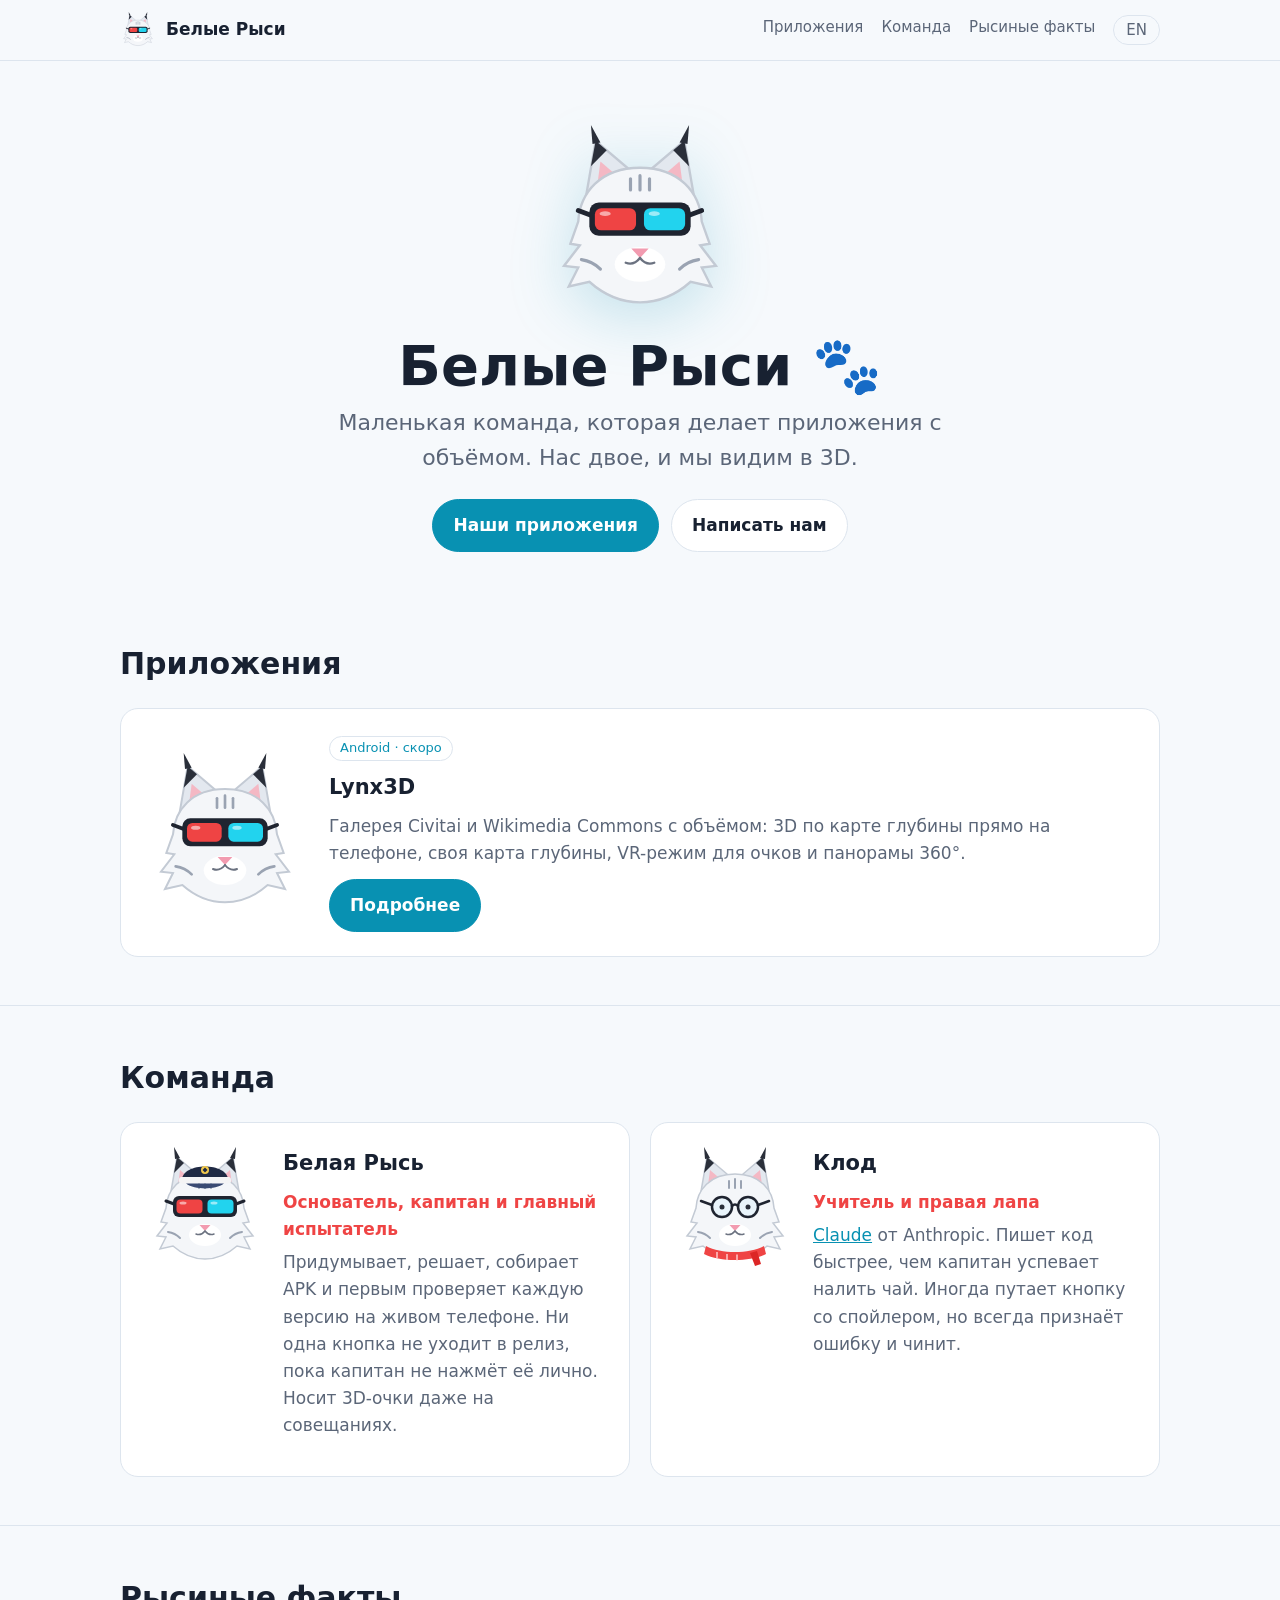
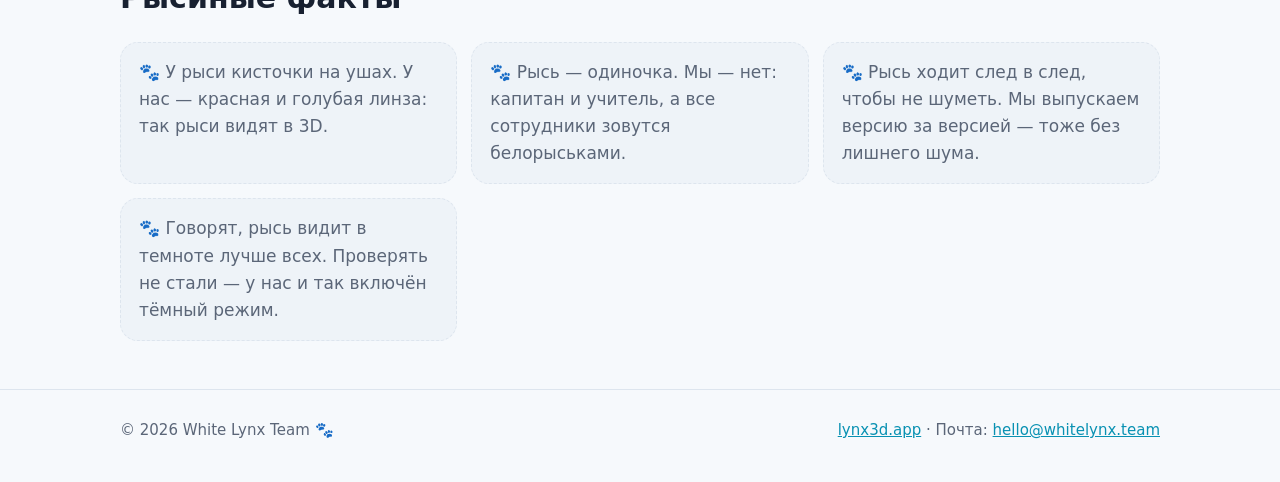
==== index.html @ b0e8ccff "Site: first version Co-Authored-By: Claude Opus 5.5 <noreply@anthropic.com>" ====
<!doctype html>
<html lang="ru">
<head>
<meta charset="utf-8">
<meta name="viewport" content="width=device-width, initial-scale=1">
<title>Белые Рыси — команда разработчиков</title>
<meta name="description" content="Маленькая команда, которая делает приложения с объёмом. Lynx3D — галерея с 3D и VR для Android.">
<link rel="canonical" href="https://whitelynx.team/">
<link rel="alternate" hreflang="ru" href="https://whitelynx.team/">
<link rel="alternate" hreflang="en" href="https://whitelynx.team/en/">
<link rel="icon" href="/assets/lynx-logo.svg" type="image/svg+xml">
<meta property="og:title" content="Белые Рыси — команда разработчиков">
<meta property="og:description" content="Маленькая команда, которая делает приложения с объёмом. Lynx3D — галерея с 3D и VR для Android.">
<meta property="og:url" content="https://whitelynx.team/">
<meta name="theme-color" content="#0891b2">
<link rel="stylesheet" href="/assets/style.css">
</head>
<body>
<header class="top"><div class="wrap">
  <a class="brand" href="/"><img src="/assets/lynx-logo.svg" alt="" width="36" height="36">Белые Рыси</a>
  <nav class="nav">
    <a href="#apps">Приложения</a>
    <a href="#team">Команда</a>
    <a href="#facts">Рысиные факты</a>
    <a class="lang" href="/en/" hreflang="en" lang="en">EN</a>
  </nav>
</div></header>
<main>
<div class="hero wrap">
  <img class="lynx" src="/assets/lynx-logo.svg" alt="" width="190" height="190">
  <h1>Белые Рыси <span class="r">🐾</span></h1>
  <p class="lead">Маленькая команда, которая делает приложения с объёмом. Нас двое, и мы видим в 3D.</p>
  <div class="buttons">
    <a class="btn primary" href="#apps">Наши приложения</a>
    <a class="btn" href="mailto:hello@whitelynx.team">Написать нам</a>
  </div>
</div>

<section id="apps"><div class="wrap">
  <h2>Приложения</h2>
  <div class="card app">
    <img src="/assets/lynx-logo.svg" alt="" width="160" height="160">
    <div>
      <span class="tag">Android · скоро</span>
      <h3>Lynx3D</h3>
      <p>Галерея Civitai и Wikimedia Commons с объёмом: 3D по карте глубины прямо на телефоне, своя карта глубины, VR-режим для очков и панорамы 360°.</p>
      <div class="buttons" style="justify-content:flex-start">
        <a class="btn primary" href="https://lynx3d.app/">Подробнее</a>
      </div>
    </div>
  </div>
</div></section>

<section id="team"><div class="wrap">
  <h2>Команда</h2>
  <div class="grid">
    <div class="card member">
      <img src="/assets/lynx-captain.svg" alt="" width="120" height="120">
      <div><h3>Белая Рысь</h3><div class="role">Основатель, капитан и главный испытатель</div><p>Придумывает, решает, собирает APK и первым проверяет каждую версию на живом телефоне. Ни одна кнопка не уходит в релиз, пока капитан не нажмёт её лично. Носит 3D-очки даже на совещаниях.</p></div>
    </div>
    <div class="card member">
      <img src="/assets/lynx-teacher.svg" alt="" width="120" height="120">
      <div><h3>Клод</h3><div class="role">Учитель и правая лапа</div><p><a href="https://claude.ai">Claude</a> от Anthropic. Пишет код быстрее, чем капитан успевает налить чай. Иногда путает кнопку со спойлером, но всегда признаёт ошибку и чинит.</p></div>
    </div>
  </div>
</div></section>

<section id="facts"><div class="wrap">
  <h2>Рысиные факты</h2>
  <ul class="facts"><li>У рыси кисточки на ушах. У нас — красная и голубая линза: так рыси видят в 3D.</li><li>Рысь — одиночка. Мы — нет: капитан и учитель, а все сотрудники зовутся белорыськами.</li><li>Рысь ходит след в след, чтобы не шуметь. Мы выпускаем версию за версией — тоже без лишнего шума.</li><li>Говорят, рысь видит в темноте лучше всех. Проверять не стали — у нас и так включён тёмный режим.</li></ul>
</div></section>
</main>
<footer><div class="wrap">
  <span>© 2026 White Lynx Team 🐾</span>
  <span><a href="https://lynx3d.app/">lynx3d.app</a> · Почта: <a href="mailto:hello@whitelynx.team">hello@whitelynx.team</a></span>
</div></footer>
</body>
</html>
---- assets/style.css ----
/* Белые Рыси: снежная тема, акценты — красный и голубой от 3D-очков. Тёмная — по настройке системы. */
:root {
  --bg: #f6f9fc;
  --bg-2: #eef3f8;
  --card: #ffffff;
  --line: #dde5ee;
  --text: #182131;
  --muted: #5b6678;
  --accent: #0891b2;
  --accent-ink: #ffffff;
  --red: #ef4444;
  --cyan: #22d3ee;
  --radius: 18px;
  --max: 1080px;
  color-scheme: light dark;
}
@media (prefers-color-scheme: dark) {
  :root {
    --bg: #0f141c;
    --bg-2: #151c26;
    --card: #19212d;
    --line: #273243;
    --text: #e8eef6;
    --muted: #9aa7b8;
    --accent: #22d3ee;
    --accent-ink: #062a31;
  }
}

* { box-sizing: border-box; }
html { scroll-behavior: smooth; }
body {
  margin: 0;
  background: var(--bg);
  color: var(--text);
  font: 17px/1.6 system-ui, -apple-system, "Segoe UI", Roboto, "Helvetica Neue", Arial, sans-serif;
}
a { color: var(--accent); }
a:hover { color: var(--red); }
img { max-width: 100%; height: auto; }
code { background: var(--bg-2); border-radius: 6px; padding: 1px 6px; font-size: 0.92em; }

.wrap { max-width: var(--max); margin: 0 auto; padding: 0 20px; }

/* шапка */
.top {
  position: sticky; top: 0; z-index: 10;
  background: color-mix(in srgb, var(--bg) 88%, transparent);
  backdrop-filter: blur(8px);
  border-bottom: 1px solid var(--line);
}
.top .wrap { display: flex; align-items: center; gap: 16px; min-height: 60px; flex-wrap: wrap; }
.brand { display: flex; align-items: center; gap: 10px; color: var(--text); text-decoration: none; font-weight: 700; }
.brand img { width: 36px; height: 36px; }
.nav { display: flex; gap: 18px; margin-left: auto; flex-wrap: wrap; }
.nav a { color: var(--muted); text-decoration: none; font-size: 15px; }
.nav a:hover, .nav a[aria-current="page"] { color: var(--text); }
.lang { border: 1px solid var(--line); border-radius: 999px; padding: 2px 12px; }

/* герой */
.hero { padding: 64px 0 40px; text-align: center; }
.hero .lynx { width: 190px; height: 190px; filter: drop-shadow(0 14px 30px rgba(8, 145, 178, 0.22)); }
.hero h1 { font-size: clamp(36px, 6vw, 56px); line-height: 1.1; margin: 12px 0 8px; }
.hero h1 .r { color: var(--red); }
.hero h1 .c { color: var(--accent); }
.hero p.lead { font-size: clamp(18px, 2.4vw, 22px); color: var(--muted); max-width: 660px; margin: 0 auto 24px; }

.buttons { display: flex; gap: 12px; justify-content: center; flex-wrap: wrap; }
.btn {
  display: inline-flex; align-items: center; gap: 8px;
  padding: 12px 20px; border-radius: 999px; font-weight: 600; text-decoration: none;
  border: 1px solid var(--line); color: var(--text); background: var(--card);
}
.btn:hover { border-color: var(--accent); color: var(--text); }
.btn.primary { background: var(--accent); color: var(--accent-ink); border-color: var(--accent); }
.btn.primary:hover { filter: brightness(1.08); color: var(--accent-ink); }
.btn.soon { cursor: default; opacity: 0.75; }

section { padding: 48px 0; }
section + section { border-top: 1px solid var(--line); }
h2 { font-size: 30px; margin: 0 0 20px; }
h3 { font-size: 21px; margin: 0 0 8px; }

/* карточки */
.grid { display: grid; gap: 20px; grid-template-columns: repeat(auto-fit, minmax(280px, 1fr)); }
.card { background: var(--card); border: 1px solid var(--line); border-radius: var(--radius); padding: 24px; }
.card p { color: var(--muted); margin: 0 0 12px; }
.tag { display: inline-block; font-size: 13px; color: var(--accent); border: 1px solid var(--line); border-radius: 999px; padding: 1px 10px; margin-bottom: 10px; }

.app { display: grid; gap: 24px; grid-template-columns: 160px 1fr; align-items: center; }
.app img { width: 160px; height: 160px; }

.member { display: flex; gap: 18px; align-items: flex-start; }
.member img { width: 120px; height: 120px; flex: none; }
.member .role { color: var(--red); font-weight: 600; margin-bottom: 6px; }

.facts { list-style: none; padding: 0; margin: 0; display: grid; gap: 14px; grid-template-columns: repeat(auto-fit, minmax(260px, 1fr)); }
.facts li { background: var(--bg-2); border: 1px dashed var(--line); border-radius: var(--radius); padding: 16px 18px; color: var(--muted); }
.facts li::before { content: "🐾 "; }

/* страница приложения */
.features { padding-left: 20px; }
.features li { margin-bottom: 8px; }
.features li strong { color: var(--text); }
.editions { display: grid; gap: 20px; grid-template-columns: repeat(auto-fit, minmax(280px, 1fr)); }
.note { color: var(--muted); font-size: 15px; }
ol.steps li { margin-bottom: 6px; }

.prose { max-width: 760px; }
.prose h2 { margin-top: 32px; font-size: 24px; }
.prose p, .prose li { color: var(--text); opacity: 0.9; }

footer { border-top: 1px solid var(--line); padding: 28px 0 40px; color: var(--muted); font-size: 15px; }
footer .wrap { display: flex; gap: 12px 24px; flex-wrap: wrap; justify-content: space-between; }

@media (max-width: 760px) {
  .app { grid-template-columns: 1fr; justify-items: center; text-align: center; }
  .app .buttons { justify-content: center !important; }
  .member img { width: 88px; height: 88px; }
  .nav { margin-left: 0; width: 100%; padding-bottom: 8px; }
  .hero { padding-top: 40px; }
}
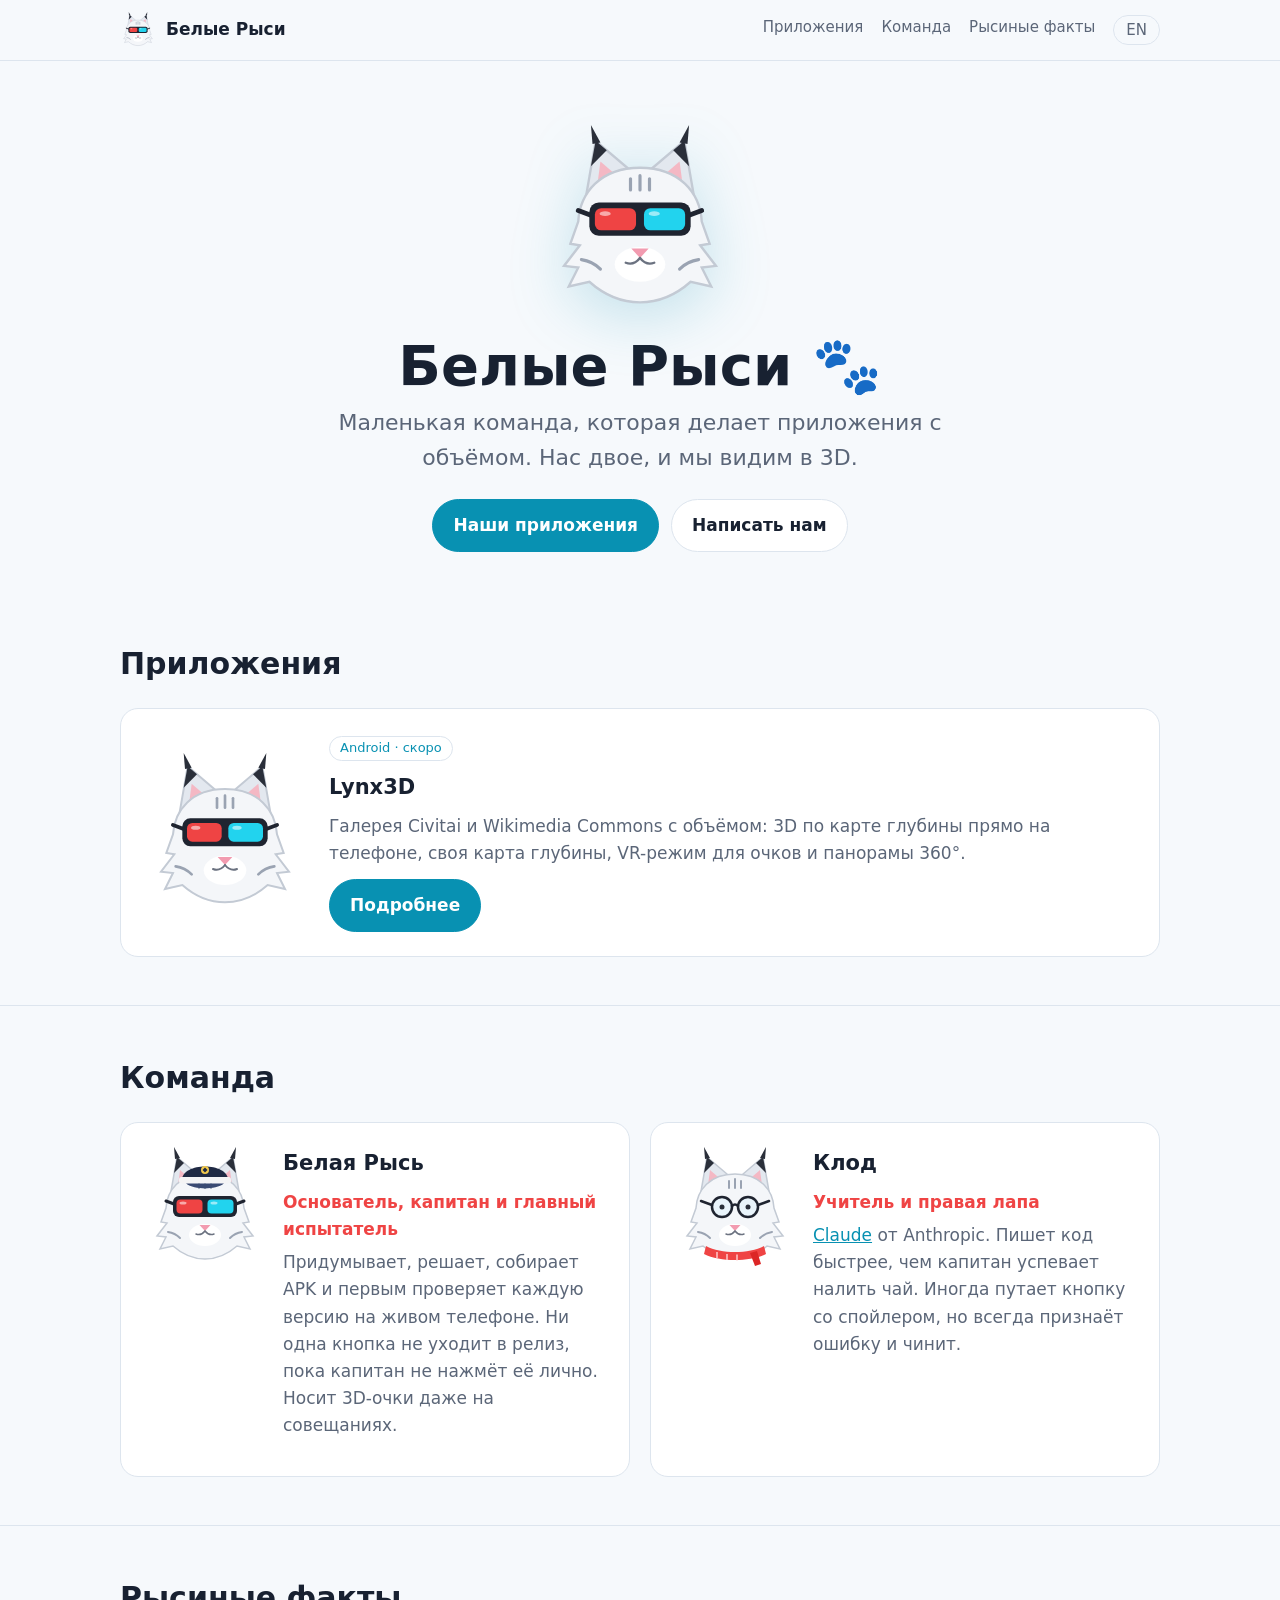
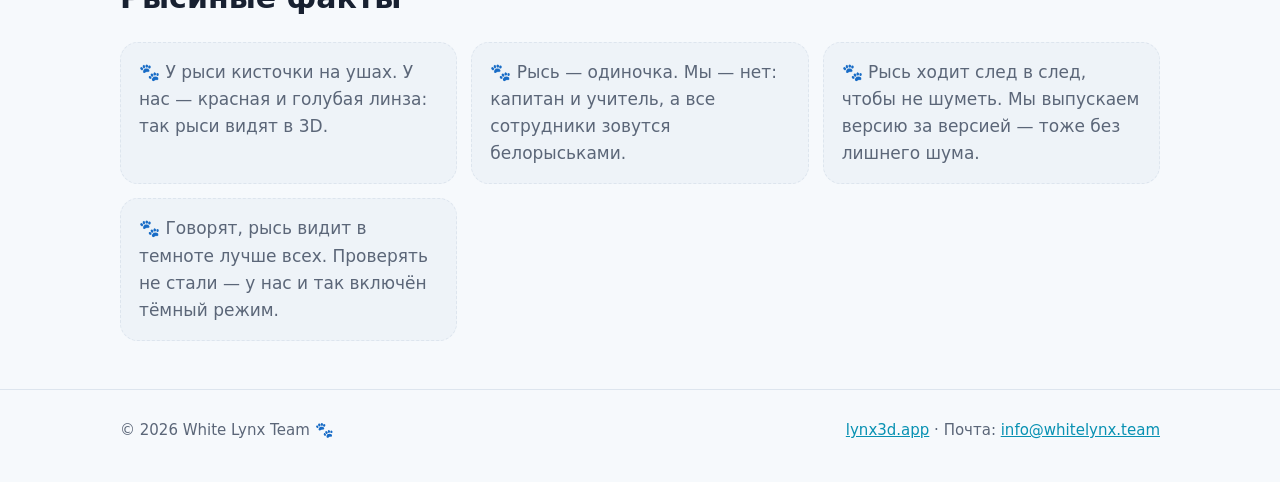
==== commit 0b5237e6: "Contact email: info@whitelynx.team Co-Authored-By: Claude Opus 5.5 <noreply@anthropic.com>" ====
--- a/index.html
+++ b/index.html
@@ -32,7 +32,7 @@
   <p class="lead">Маленькая команда, которая делает приложения с объёмом. Нас двое, и мы видим в 3D.</p>
   <div class="buttons">
     <a class="btn primary" href="#apps">Наши приложения</a>
-    <a class="btn" href="mailto:hello@whitelynx.team">Написать нам</a>
+    <a class="btn" href="mailto:info@whitelynx.team">Написать нам</a>
   </div>
 </div>
 
@@ -72,7 +72,7 @@
 </main>
 <footer><div class="wrap">
   <span>© 2026 White Lynx Team 🐾</span>
-  <span><a href="https://lynx3d.app/">lynx3d.app</a> · Почта: <a href="mailto:hello@whitelynx.team">hello@whitelynx.team</a></span>
+  <span><a href="https://lynx3d.app/">lynx3d.app</a> · Почта: <a href="mailto:info@whitelynx.team">info@whitelynx.team</a></span>
 </div></footer>
 </body>
 </html>
